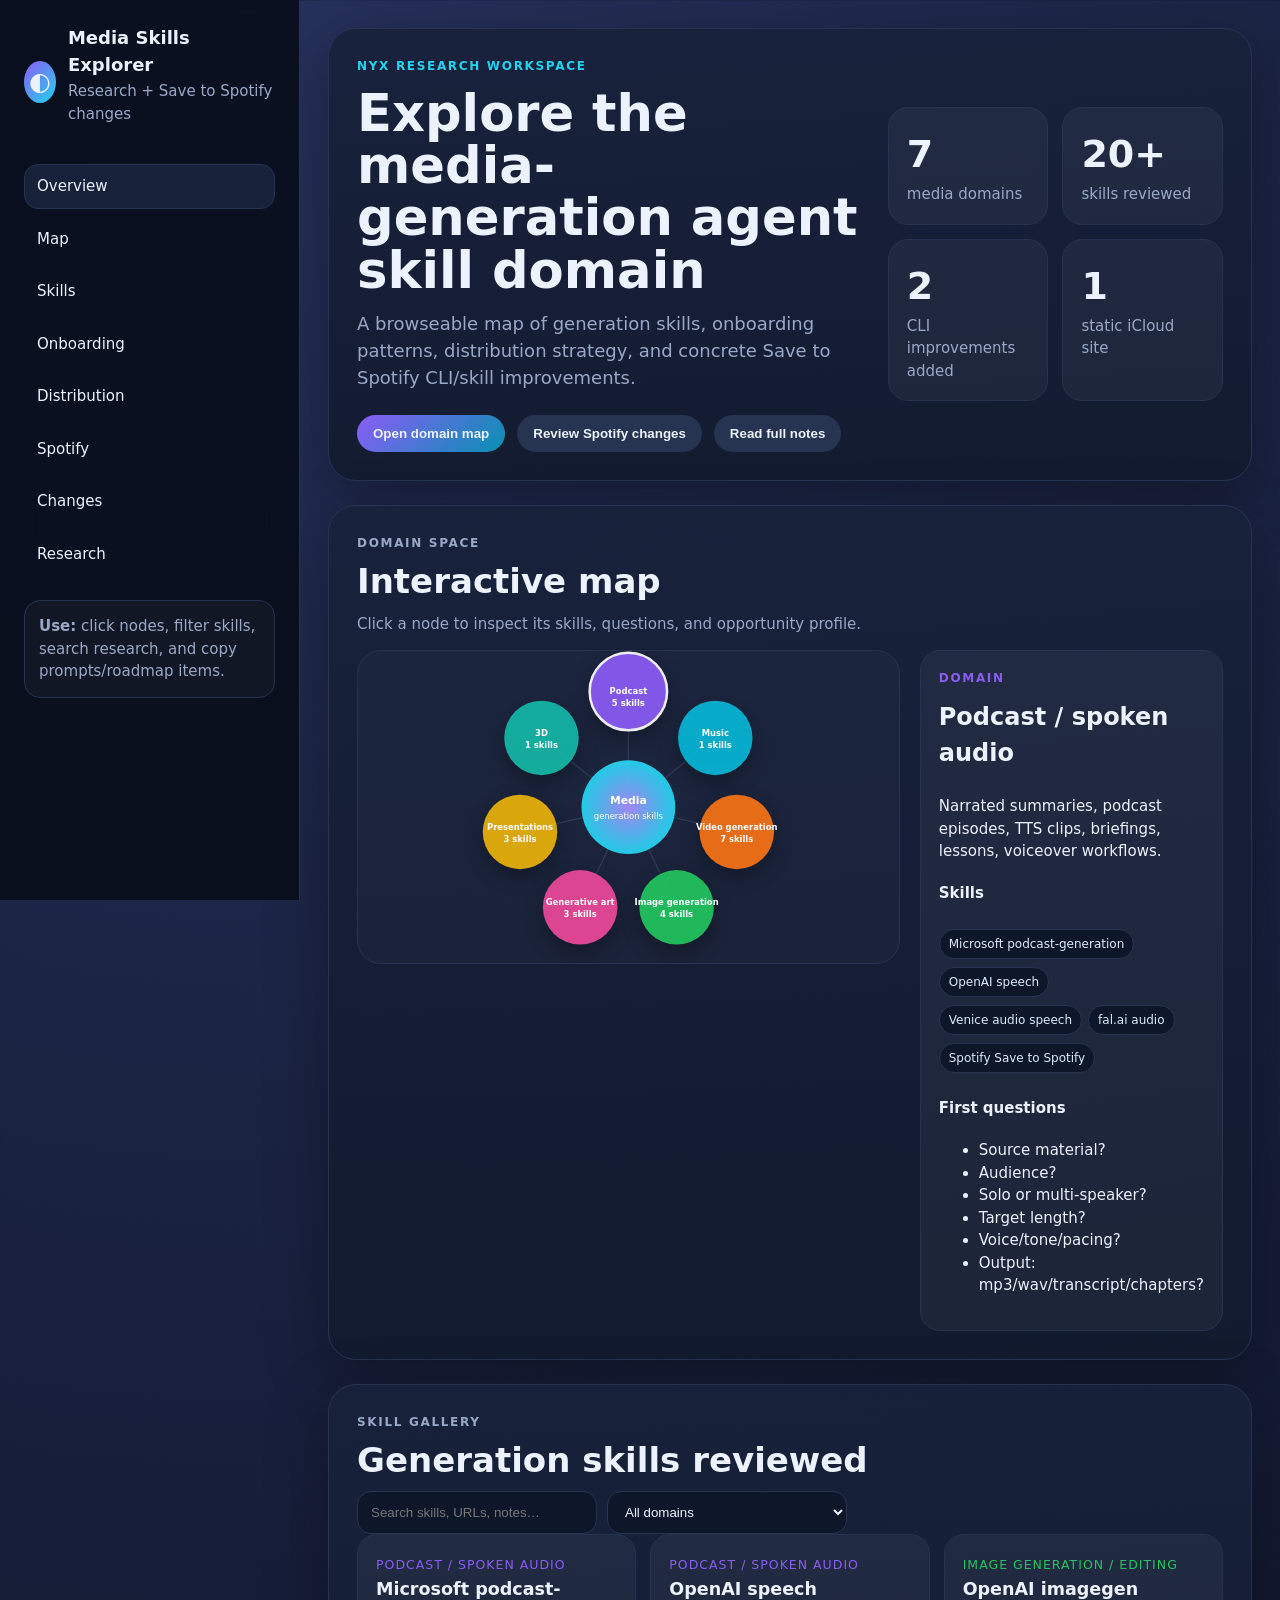
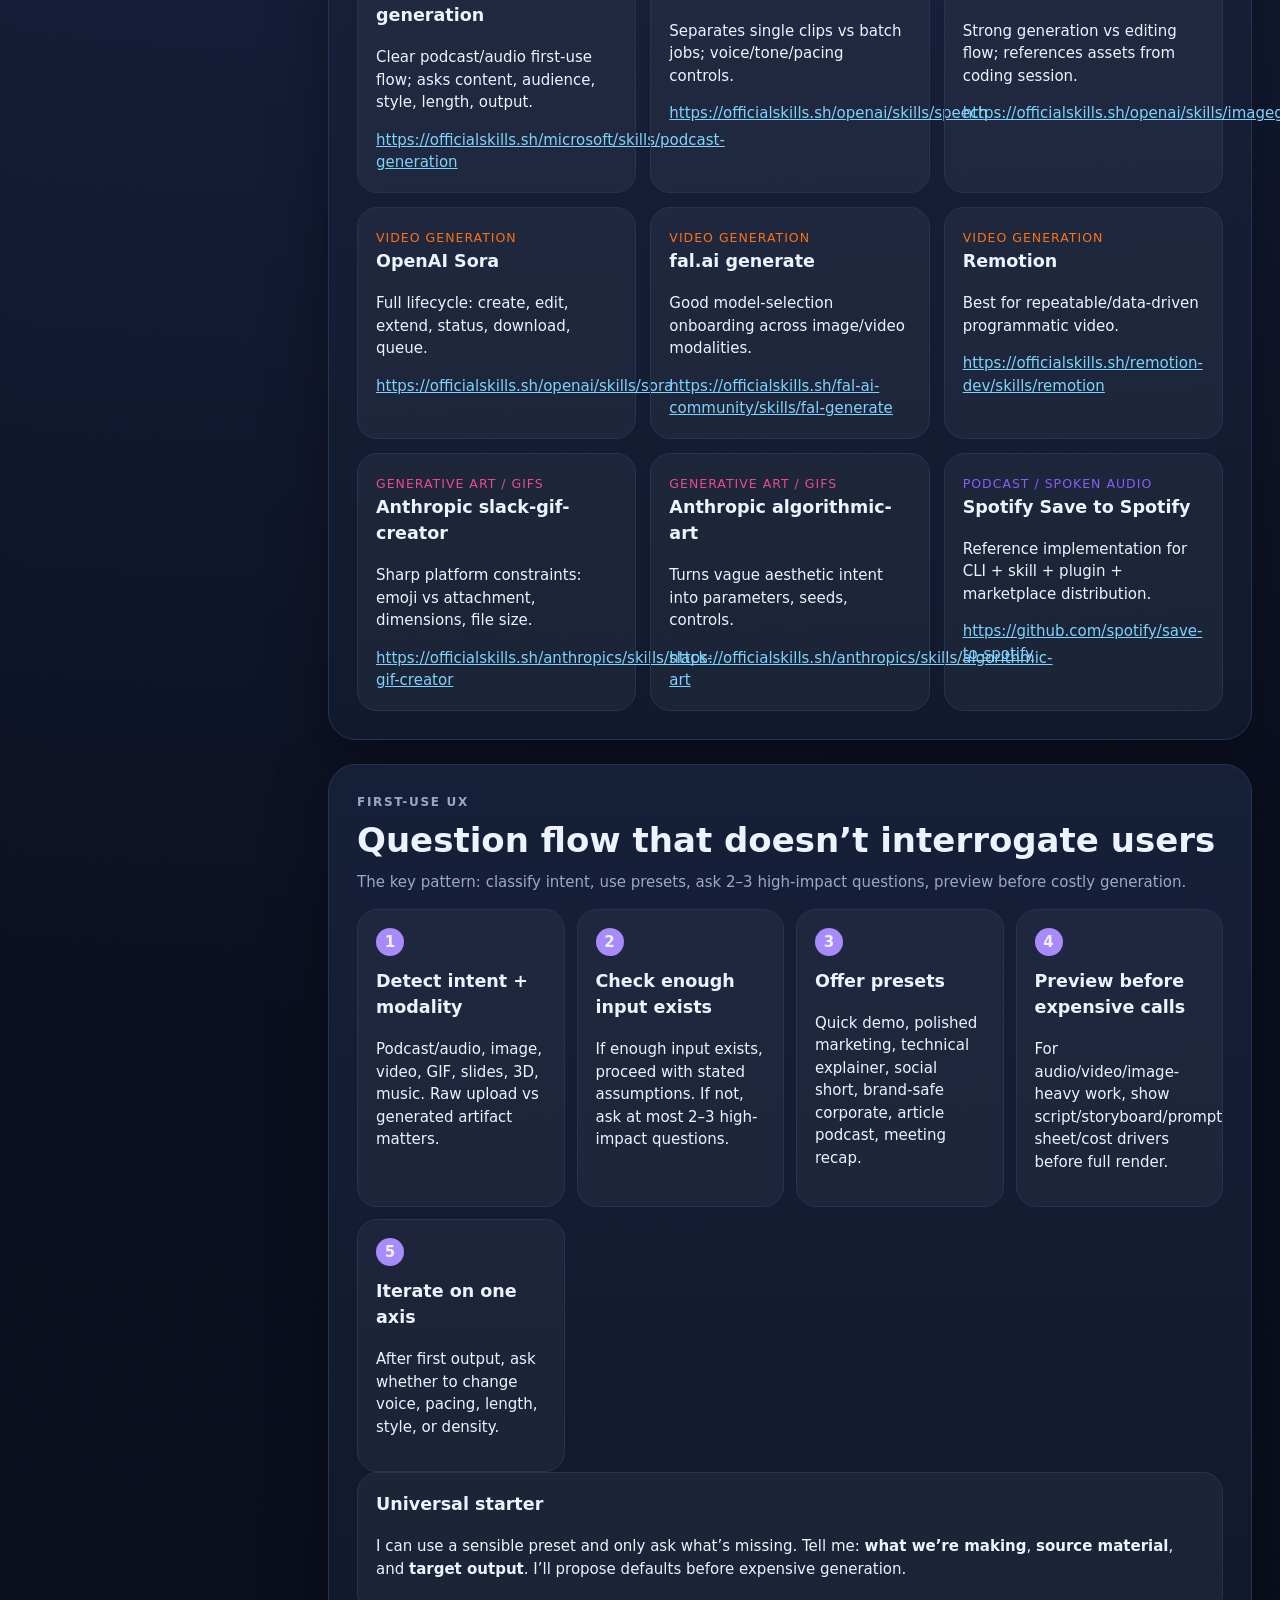
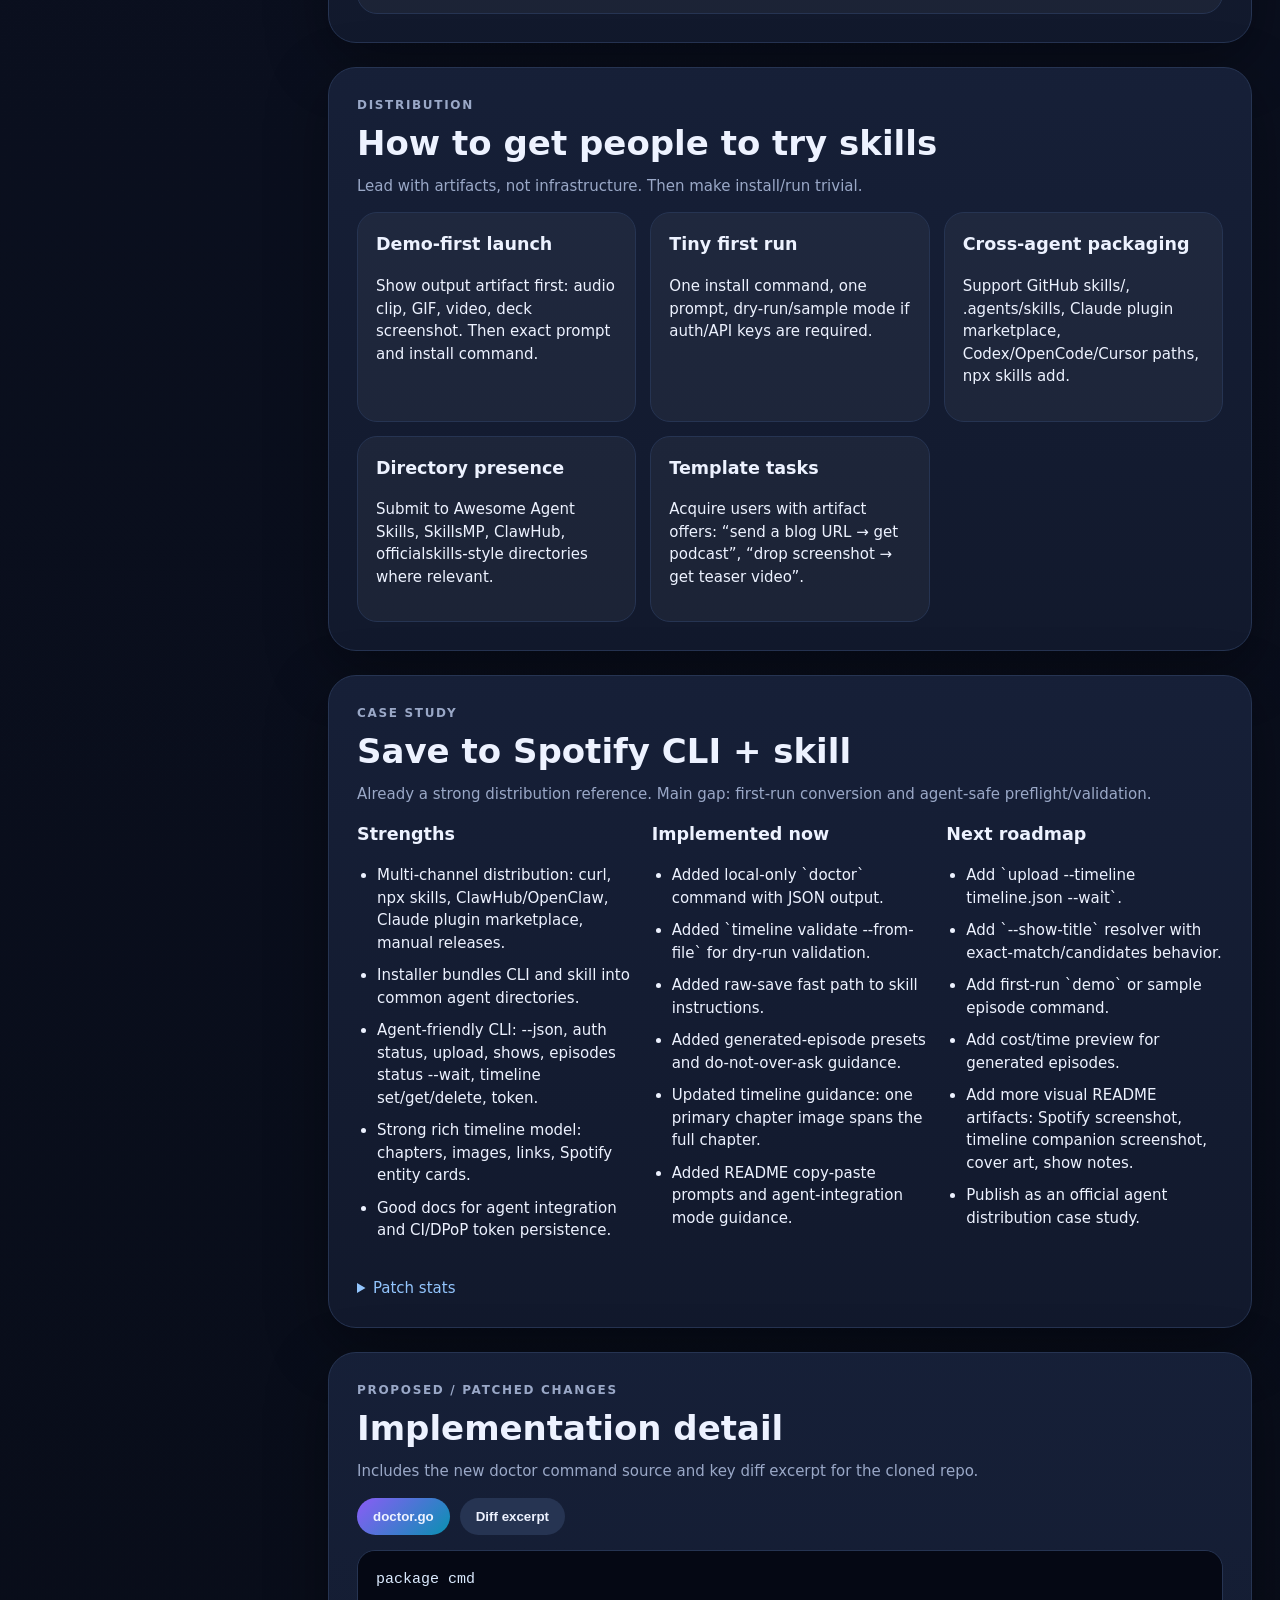
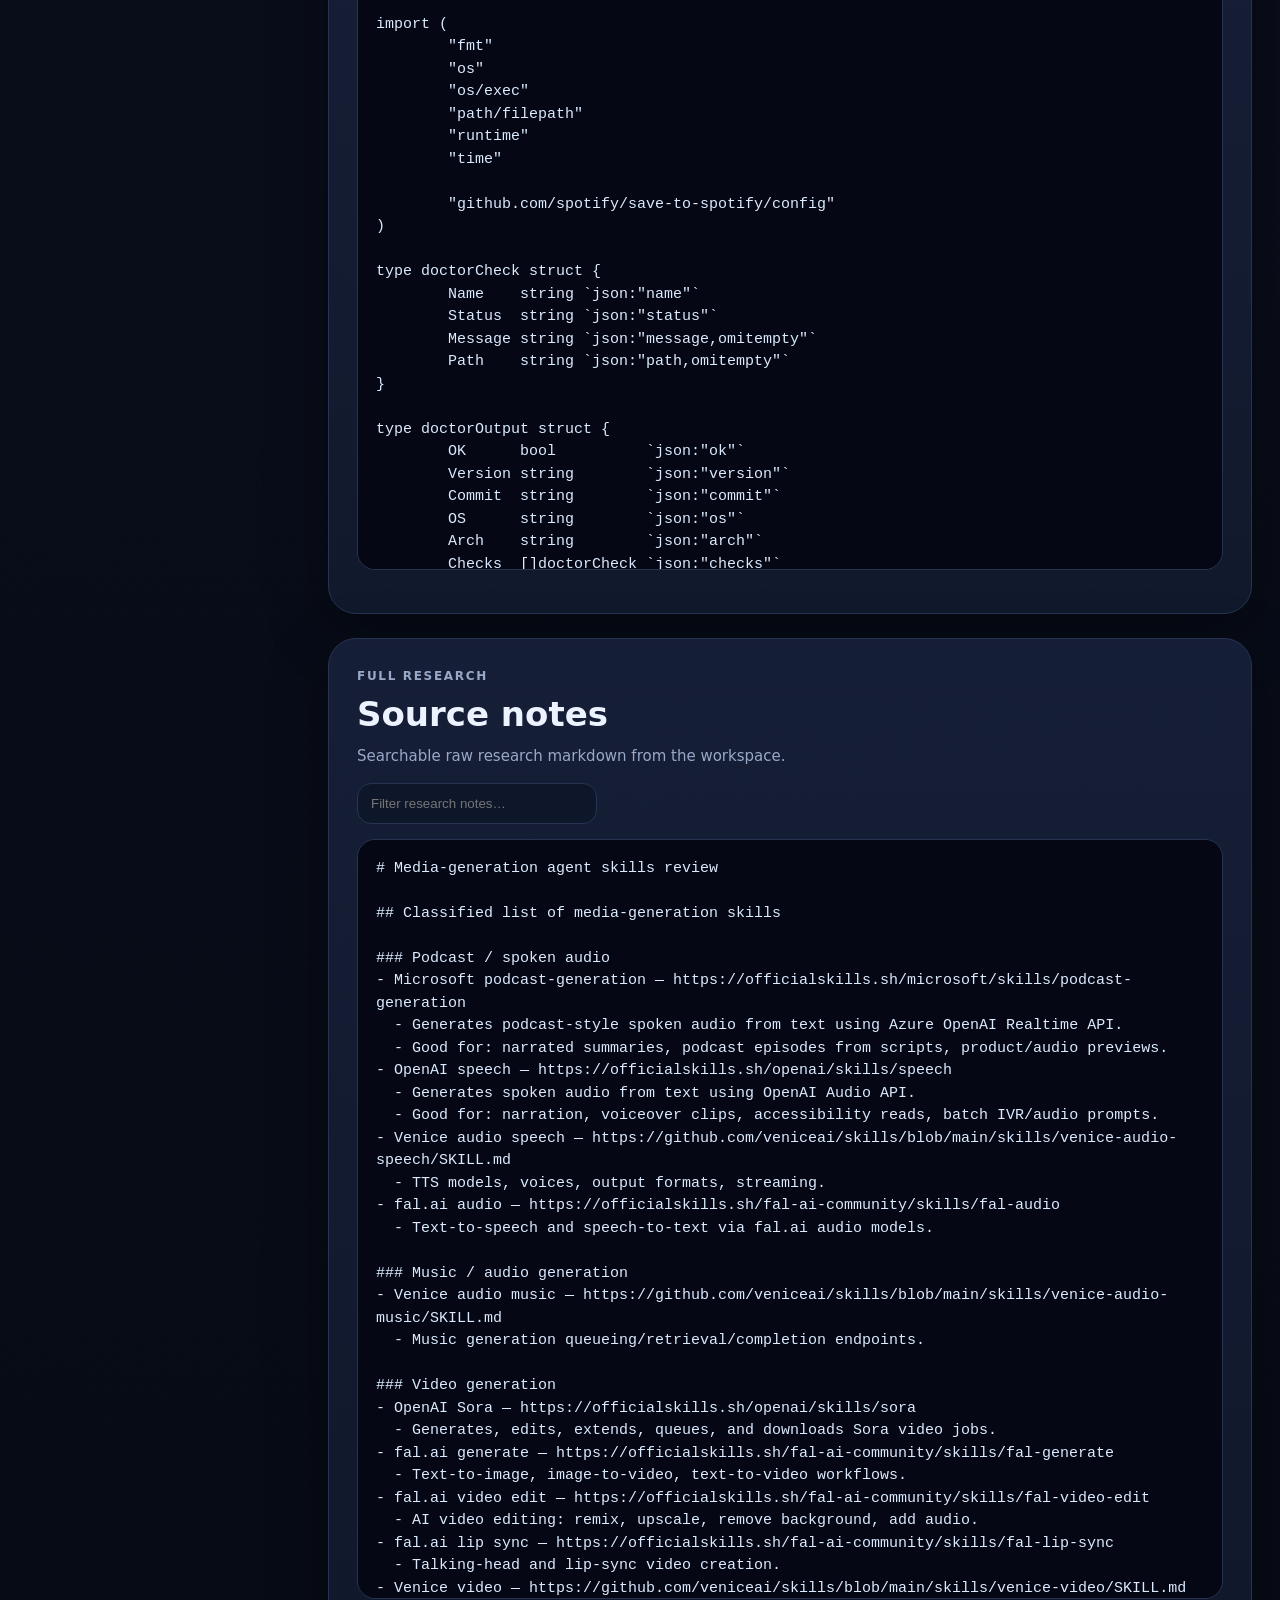
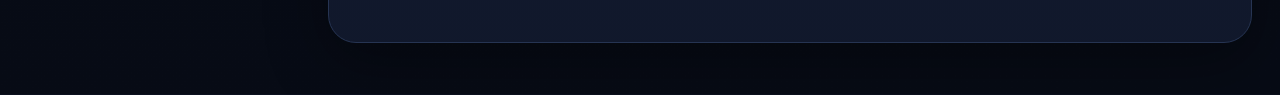
==== media-generation-skills-explorer/index.html @ 5eca6345 "Publish media generation skills explorer" ====
<!doctype html>
<html lang="en">
<head>
  <meta charset="utf-8" />
  <meta name="viewport" content="width=device-width, initial-scale=1" />
  <title>Media Generation Skills Explorer</title>
  <link rel="stylesheet" href="style.css" />
</head>
<body>
  <div class="shell">
    <aside class="sidebar">
      <div class="brand"><div class="moon">◐</div><div><h1>Media Skills Explorer</h1><p>Research + Save to Spotify changes</p></div></div>
      <nav id="nav"></nav>
      <div class="side-note"><strong>Use:</strong> click nodes, filter skills, search research, and copy prompts/roadmap items.</div>
    </aside>
    <main>
      <section id="hero" class="panel hero">
        <div><p class="eyebrow">Nyx research workspace</p><h2>Explore the media-generation agent skill domain</h2><p class="lede">A browseable map of generation skills, onboarding patterns, distribution strategy, and concrete Save to Spotify CLI/skill improvements.</p>
        <div class="hero-actions"><button data-jump="map">Open domain map</button><button data-jump="spotify">Review Spotify changes</button><button data-jump="research">Read full notes</button></div></div>
        <div class="stats"><div><b>7</b><span>media domains</span></div><div><b>20+</b><span>skills reviewed</span></div><div><b>2</b><span>CLI improvements added</span></div><div><b>1</b><span>static iCloud site</span></div></div>
      </section>
      <section id="map" class="panel"><div class="section-head"><p class="eyebrow">Domain space</p><h2>Interactive map</h2><p>Click a node to inspect its skills, questions, and opportunity profile.</p></div><div class="map-layout"><svg id="domainMap" viewBox="0 0 900 520" role="img" aria-label="Media generation domain map"></svg><div id="domainDetail" class="detail-card"></div></div></section>
      <section id="skills" class="panel"><div class="section-head"><p class="eyebrow">Skill gallery</p><h2>Generation skills reviewed</h2><div class="controls"><input id="search" placeholder="Search skills, URLs, notes…" /><select id="domainFilter"><option value="all">All domains</option></select></div></div><div id="skillGrid" class="grid"></div></section>
      <section id="onboarding" class="panel"><div class="section-head"><p class="eyebrow">First-use UX</p><h2>Question flow that doesn’t interrogate users</h2><p>The key pattern: classify intent, use presets, ask 2–3 high-impact questions, preview before costly generation.</p></div><div id="onboardingFlow" class="flow"></div><div class="prompt-box"><h3>Universal starter</h3><p>I can use a sensible preset and only ask what’s missing. Tell me: <strong>what we’re making</strong>, <strong>source material</strong>, and <strong>target output</strong>. I’ll propose defaults before expensive generation.</p></div></section>
      <section id="distribution" class="panel"><div class="section-head"><p class="eyebrow">Distribution</p><h2>How to get people to try skills</h2><p>Lead with artifacts, not infrastructure. Then make install/run trivial.</p></div><div id="distributionGrid" class="cards"></div></section>
      <section id="spotify" class="panel"><div class="section-head"><p class="eyebrow">Case study</p><h2>Save to Spotify CLI + skill</h2><p>Already a strong distribution reference. Main gap: first-run conversion and agent-safe preflight/validation.</p></div><div class="spotify-columns"><div><h3>Strengths</h3><ul id="spotifyStrengths"></ul></div><div><h3>Implemented now</h3><ul id="spotifyImplemented"></ul></div><div><h3>Next roadmap</h3><ul id="spotifyRoadmap"></ul></div></div><details class="code"><summary>Patch stats</summary><pre id="patchStats"></pre></details></section>
      <section id="changes" class="panel"><div class="section-head"><p class="eyebrow">Proposed / patched changes</p><h2>Implementation detail</h2><p>Includes the new doctor command source and key diff excerpt for the cloned repo.</p></div><div class="tabs"><button class="tab active" data-tab="doctor">doctor.go</button><button class="tab" data-tab="diff">Diff excerpt</button></div><pre id="codePane" class="code-pane"></pre></section>
      <section id="research" class="panel"><div class="section-head"><p class="eyebrow">Full research</p><h2>Source notes</h2><p>Searchable raw research markdown from the workspace.</p></div><input id="researchSearch" placeholder="Filter research notes…" /><pre id="researchText" class="research"></pre></section>
    </main>
  </div>
  <script src="data.js"></script>
  <script src="app.js"></script>
</body>
</html>
---- media-generation-skills-explorer/style.css ----
:root{--bg:#0b1020;--panel:#121a2e;--panel2:#17213a;--text:#edf2ff;--muted:#9aa8c7;--line:#263452;--accent:#a78bfa;--hot:#22d3ee;--good:#34d399;--warn:#fbbf24;--shadow:0 18px 60px rgba(0,0,0,.35)}
*{box-sizing:border-box}html{scroll-behavior:smooth}body{margin:0;background:radial-gradient(circle at 20% 0%,#26315c 0,#0b1020 40%,#070b15 100%);color:var(--text);font:15px/1.5 Inter,ui-sans-serif,system-ui,-apple-system,Segoe UI,sans-serif}.shell{display:grid;grid-template-columns:300px 1fr;min-height:100vh}.sidebar{position:sticky;top:0;height:100vh;padding:24px;background:rgba(8,12,24,.86);backdrop-filter:blur(18px);border-right:1px solid var(--line);overflow:auto}.brand{display:flex;gap:12px;align-items:center;margin-bottom:24px}.moon{width:42px;height:42px;border-radius:50%;display:grid;place-items:center;background:linear-gradient(135deg,#8b5cf6,#22d3ee);font-size:25px;box-shadow:var(--shadow)}h1,h2,h3,p{margin-top:0}h1{font-size:18px;margin-bottom:2px}.brand p,.section-head p,.side-note,.lede{color:var(--muted)}nav{display:grid;gap:8px}nav a{color:var(--text);text-decoration:none;padding:10px 12px;border:1px solid transparent;border-radius:14px}nav a:hover,nav a.active{background:var(--panel2);border-color:var(--line)}.side-note{margin-top:24px;padding:14px;border:1px solid var(--line);border-radius:16px;background:rgba(255,255,255,.03)}main{padding:28px;max-width:1280px;width:100%}.panel{background:linear-gradient(180deg,rgba(23,33,58,.92),rgba(18,26,46,.92));border:1px solid var(--line);border-radius:28px;padding:28px;margin-bottom:24px;box-shadow:var(--shadow)}.hero{display:grid;grid-template-columns:1.2fr .8fr;gap:28px;align-items:center;min-height:360px}.eyebrow{color:var(--hot);text-transform:uppercase;letter-spacing:.14em;font-size:12px;font-weight:800}.hero h2,.section-head h2{font-size:clamp(28px,4vw,54px);line-height:1.02;margin-bottom:14px}.section-head h2{font-size:34px}.lede{font-size:18px;max-width:720px}.hero-actions{display:flex;flex-wrap:wrap;gap:12px;margin-top:24px}button,.button{border:0;border-radius:999px;padding:11px 16px;background:#263452;color:var(--text);cursor:pointer;font-weight:750}button:hover{background:#33446d}.hero-actions button:first-child,.tab.active{background:linear-gradient(135deg,#8b5cf6,#0891b2)}.stats{display:grid;grid-template-columns:1fr 1fr;gap:14px}.stats div,.detail-card,.skill-card,.mini-card,.prompt-box{background:rgba(255,255,255,.045);border:1px solid var(--line);border-radius:20px;padding:18px}.stats b{display:block;font-size:38px}.stats span{color:var(--muted)}.map-layout{display:grid;grid-template-columns:1.3fr .7fr;gap:20px}svg{width:100%;height:auto;background:rgba(255,255,255,.025);border:1px solid var(--line);border-radius:24px}.node{cursor:pointer}.node circle{filter:drop-shadow(0 12px 18px rgba(0,0,0,.35));transition:.2s}.node:hover circle,.node.active circle{stroke:#fff;stroke-width:4;transform:scale(1.04);transform-origin:center}.node text{fill:#fff;font-size:14px;font-weight:800;text-anchor:middle;pointer-events:none}.link{stroke:#445273;stroke-width:2;opacity:.55}.detail-card h3{font-size:24px}.pill{display:inline-flex;align-items:center;margin:4px 6px 4px 0;padding:5px 9px;border:1px solid var(--line);border-radius:999px;color:#dbeafe;background:#0e172a;font-size:12px}.controls{display:flex;gap:10px;flex-wrap:wrap}input,select{background:#0e172a;color:var(--text);border:1px solid var(--line);border-radius:14px;padding:12px 13px;min-width:240px}.grid{display:grid;grid-template-columns:repeat(auto-fill,minmax(260px,1fr));gap:14px}.skill-card a{color:#7dd3fc}.skill-card small{color:var(--muted);text-transform:uppercase;letter-spacing:.08em}.flow{display:grid;grid-template-columns:repeat(auto-fit,minmax(190px,1fr));gap:12px;counter-reset:step}.flow .mini-card{position:relative}.flow .mini-card:before{counter-increment:step;content:counter(step);display:inline-grid;place-items:center;width:28px;height:28px;border-radius:50%;background:var(--accent);font-weight:900;margin-bottom:12px}.cards{display:grid;grid-template-columns:repeat(auto-fit,minmax(220px,1fr));gap:14px}.spotify-columns{display:grid;grid-template-columns:repeat(3,1fr);gap:18px}.spotify-columns ul{padding-left:20px}.spotify-columns li{margin-bottom:10px}.code{margin-top:20px}.code summary{cursor:pointer;color:#93c5fd}.code pre,.code-pane,.research{white-space:pre-wrap;overflow:auto;max-height:620px;background:#050814;border:1px solid var(--line);border-radius:18px;padding:18px;color:#dbeafe}.tabs{display:flex;gap:10px;margin-bottom:12px}.research{max-height:760px}.highlight{background:rgba(251,191,36,.18);border-radius:4px}.hidden{display:none!important}@media(max-width:900px){.shell{grid-template-columns:1fr}.sidebar{position:relative;height:auto}.hero,.map-layout,.spotify-columns{grid-template-columns:1fr}main{padding:16px}.stats{grid-template-columns:1fr 1fr}}
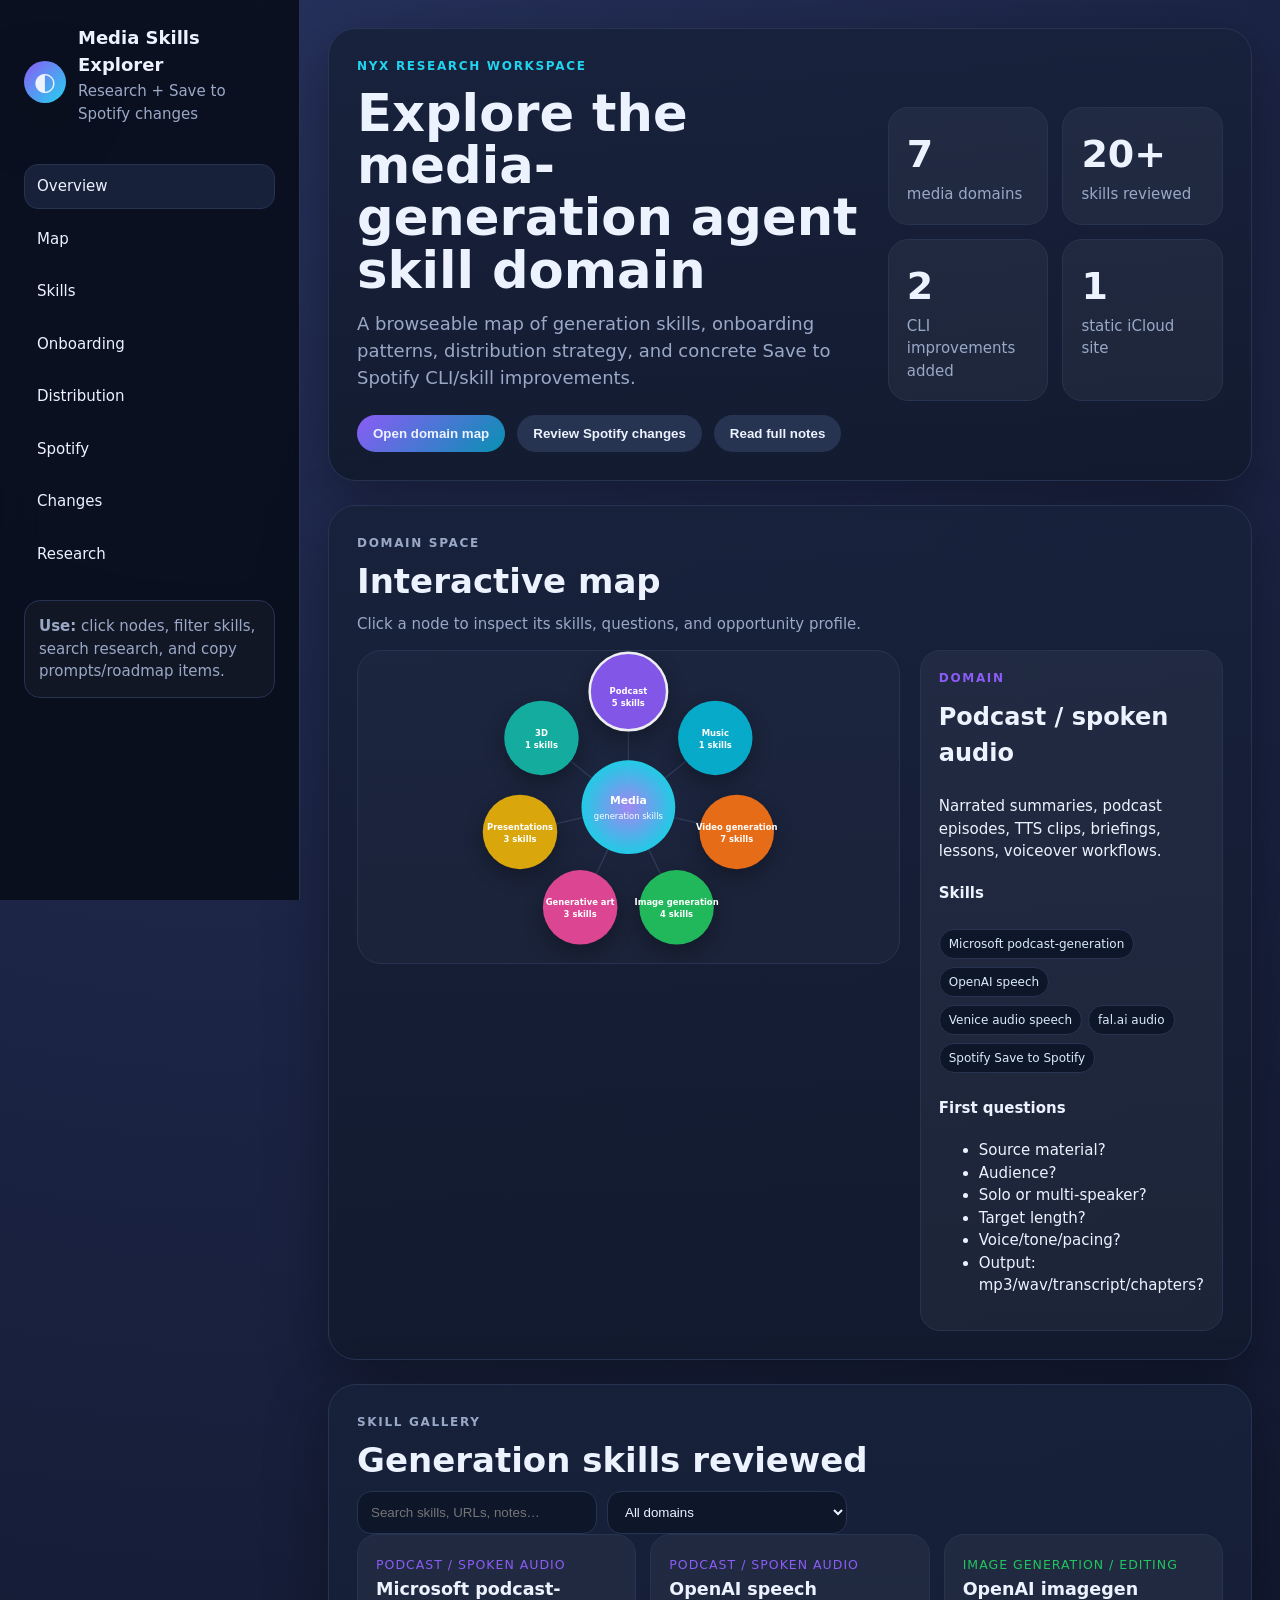
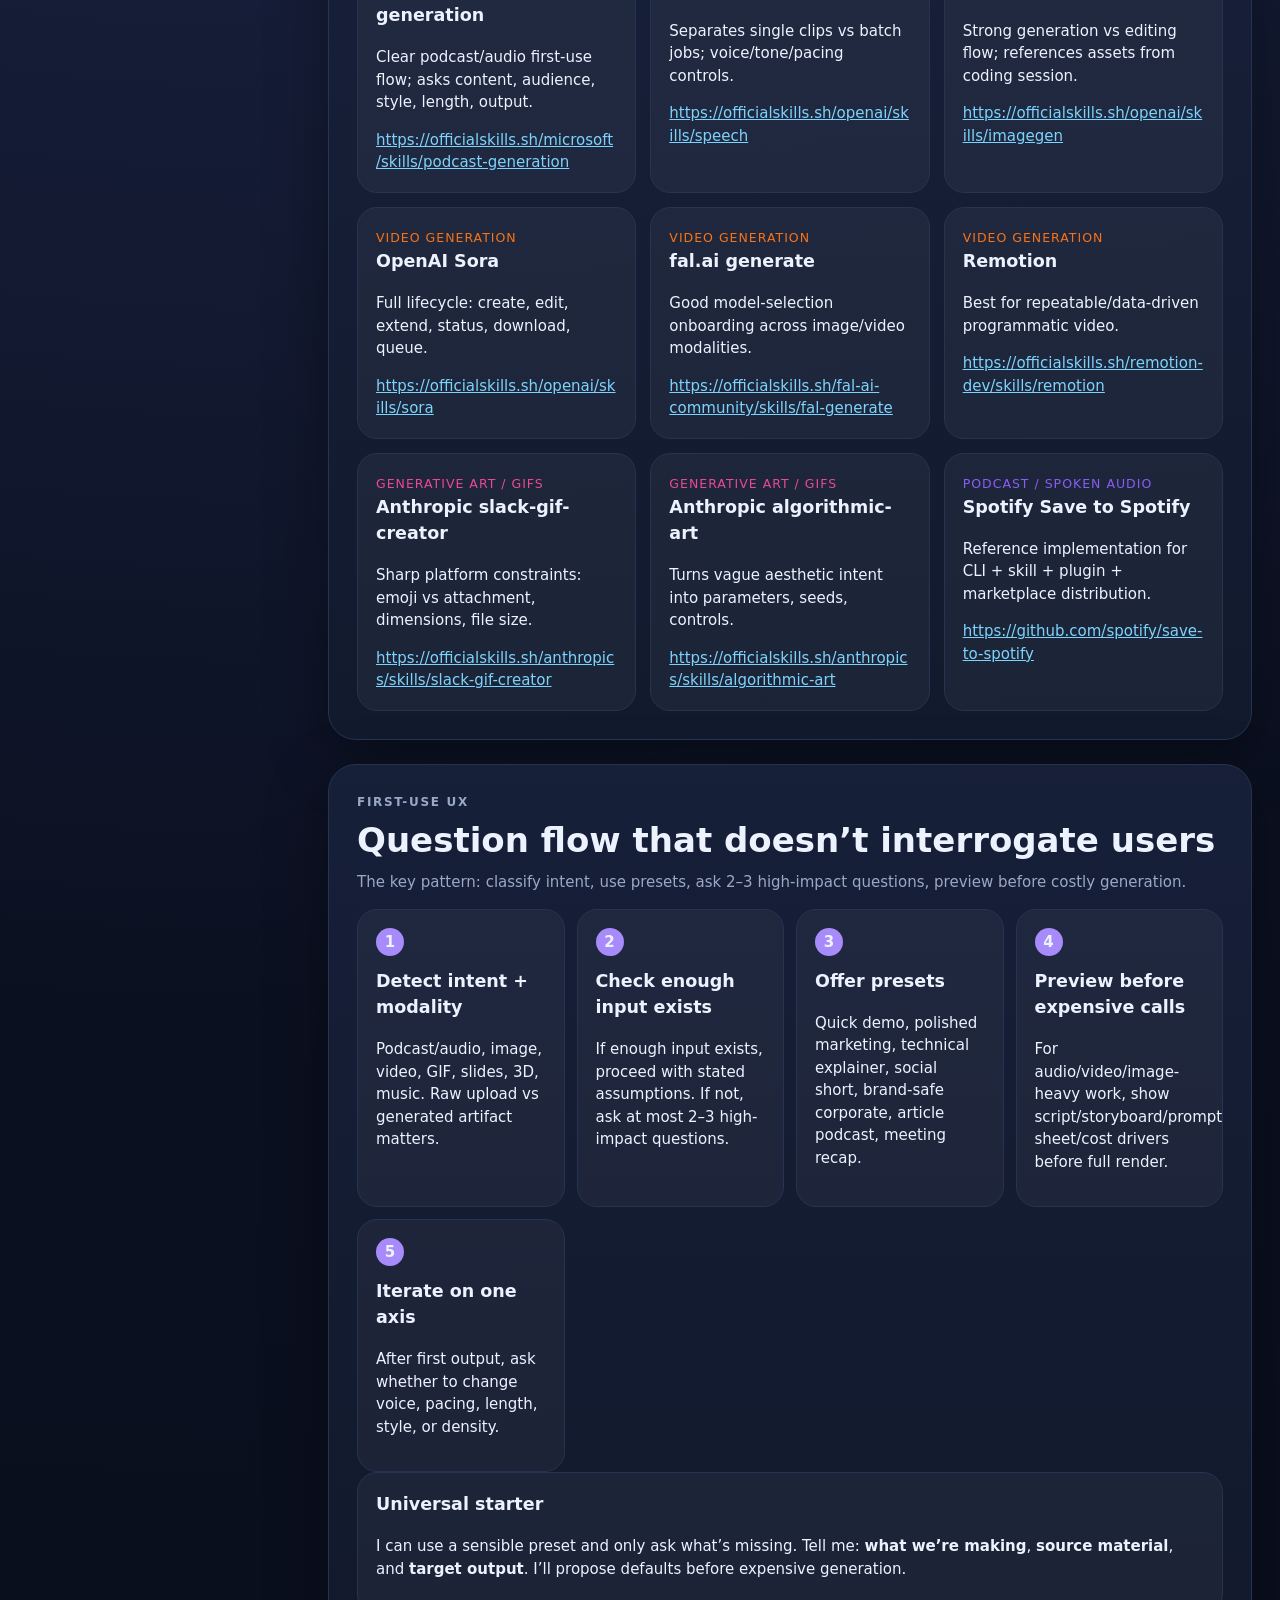
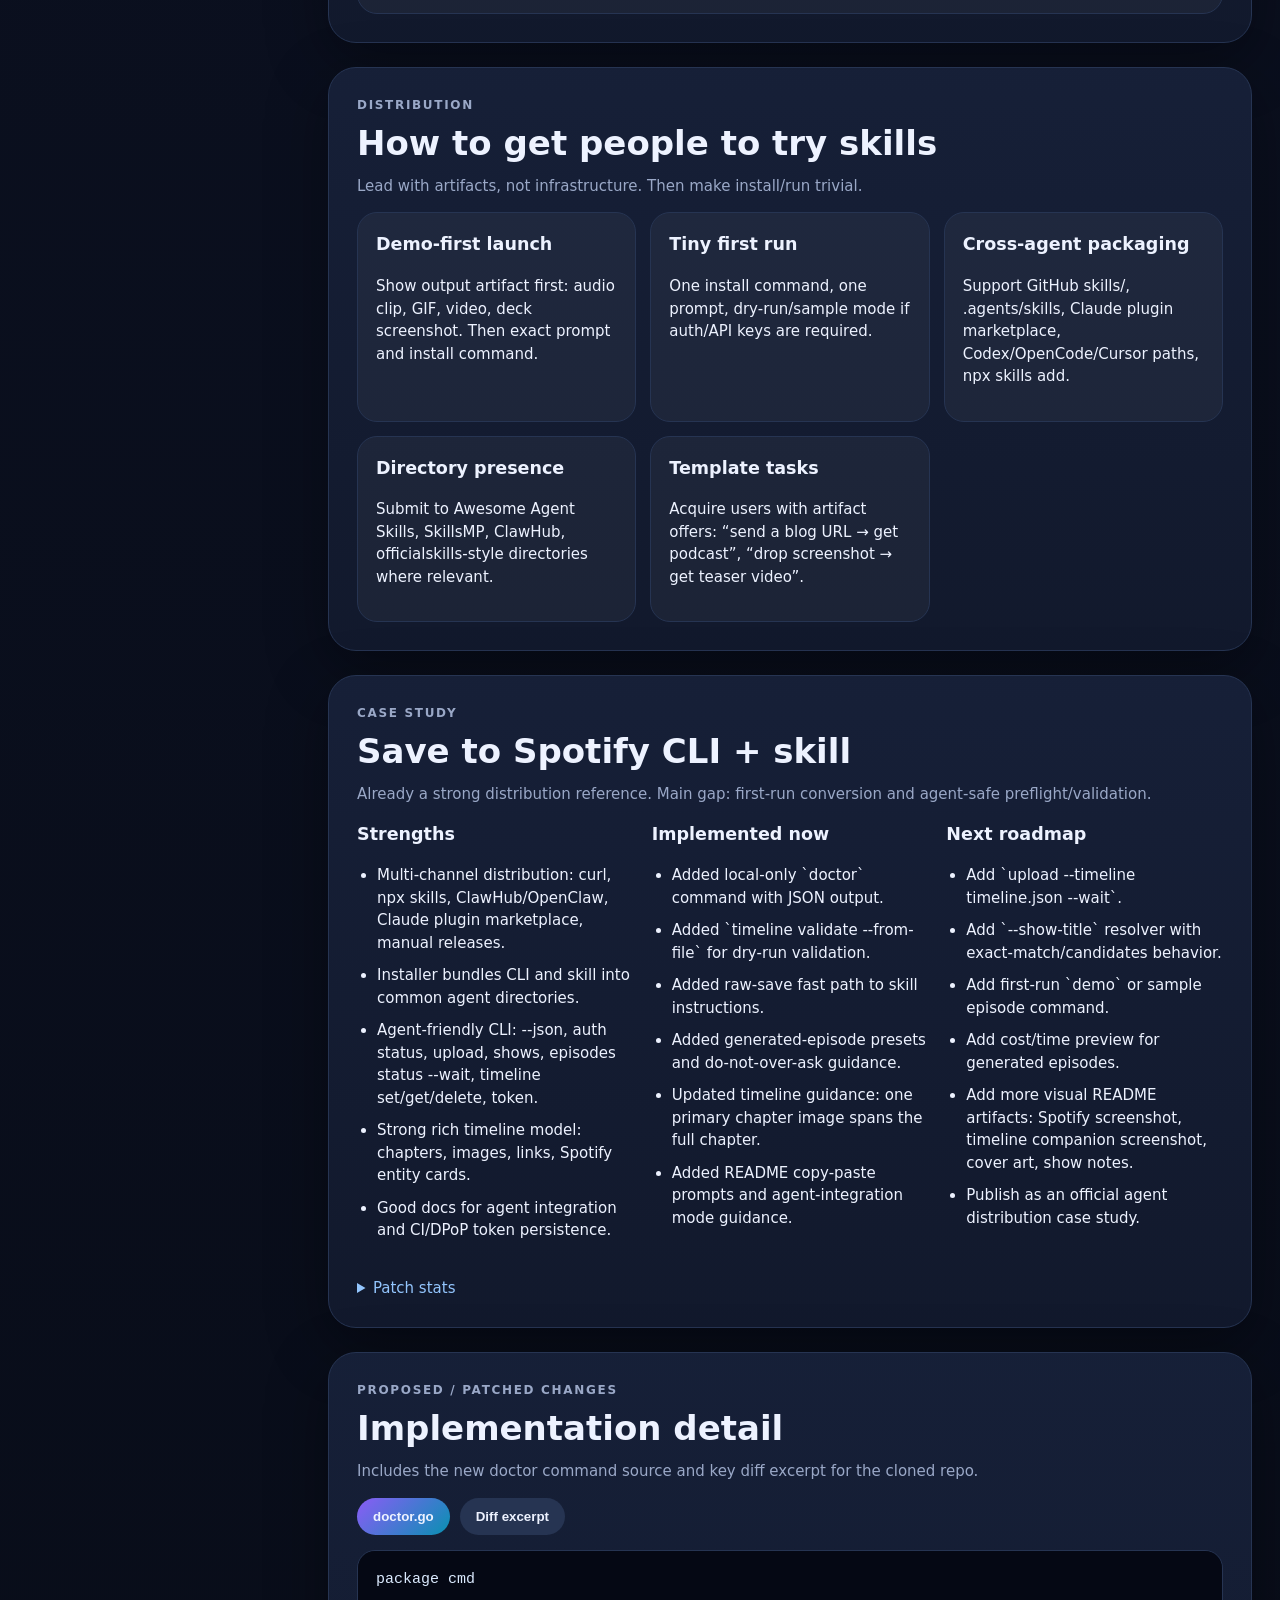
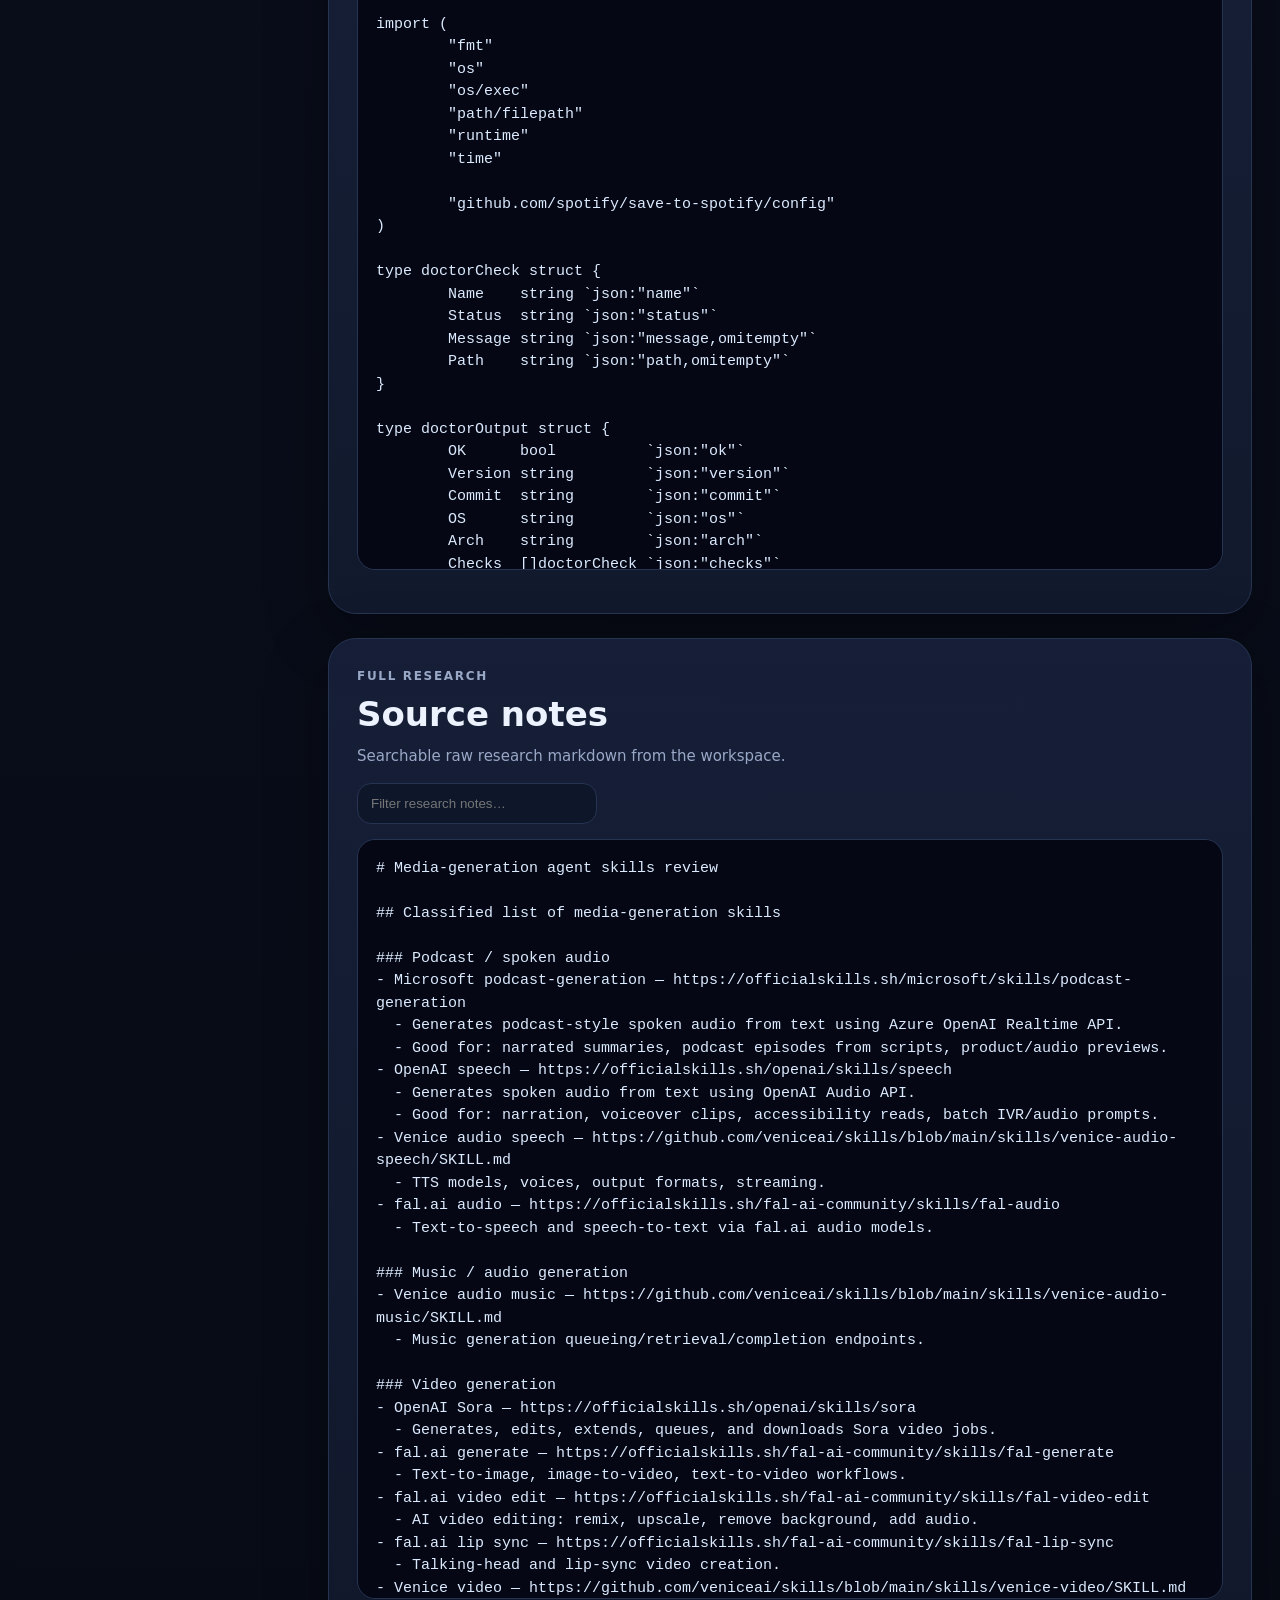
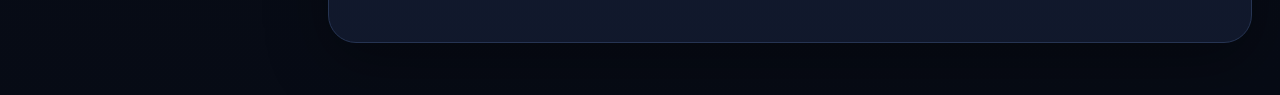
==== commit bf7d7fe1: "Polish media explorer mobile experience" ====
--- a/media-generation-skills-explorer/index.html
+++ b/media-generation-skills-explorer/index.html
@@ -4,7 +4,7 @@
   <meta charset="utf-8" />
   <meta name="viewport" content="width=device-width, initial-scale=1" />
   <title>Media Generation Skills Explorer</title>
-  <link rel="stylesheet" href="style.css" />
+  <link rel="stylesheet" href="style.css?v=3" />
 </head>
 <body>
   <div class="shell">
--- a/media-generation-skills-explorer/style.css
+++ b/media-generation-skills-explorer/style.css
@@ -1,3 +1,44 @@
+:root{
+  --bg:#0b1020;--panel:#121a2e;--panel2:#17213a;--text:#edf2ff;--muted:#9aa8c7;--line:#263452;
+  --accent:#a78bfa;--hot:#22d3ee;--good:#34d399;--warn:#fbbf24;--shadow:0 18px 60px rgba(0,0,0,.35)
+}
+*{box-sizing:border-box}
+html{scroll-behavior:smooth;-webkit-text-size-adjust:100%}
+body{margin:0;background:radial-gradient(circle at 20% 0%,#26315c 0,#0b1020 40%,#070b15 100%);color:var(--text);font:15px/1.5 Inter,ui-sans-serif,system-ui,-apple-system,Segoe UI,sans-serif;overflow-x:hidden}
+.shell{display:grid;grid-template-columns:300px 1fr;min-height:100vh}
+.sidebar{position:sticky;top:0;height:100vh;padding:24px;background:rgba(8,12,24,.86);backdrop-filter:blur(18px);border-right:1px solid var(--line);overflow:auto}
+.brand{display:flex;gap:12px;align-items:center;margin-bottom:24px}.moon{width:42px;height:42px;border-radius:50%;display:grid;place-items:center;flex:0 0 auto;background:linear-gradient(135deg,#8b5cf6,#22d3ee);font-size:25px;box-shadow:var(--shadow)}
+h1,h2,h3,p{margin-top:0}h1{font-size:18px;margin-bottom:2px}.brand p,.section-head p,.side-note,.lede{color:var(--muted)}
+nav{display:grid;gap:8px}nav a{color:var(--text);text-decoration:none;padding:10px 12px;border:1px solid transparent;border-radius:14px}nav a:hover,nav a.active{background:var(--panel2);border-color:var(--line)}
+.side-note{margin-top:24px;padding:14px;border:1px solid var(--line);border-radius:16px;background:rgba(255,255,255,.03)}
+main{padding:28px;max-width:1280px;width:100%}.panel{background:linear-gradient(180deg,rgba(23,33,58,.92),rgba(18,26,46,.92));border:1px solid var(--line);border-radius:28px;padding:28px;margin-bottom:24px;box-shadow:var(--shadow)}
+.hero{display:grid;grid-template-columns:1.2fr .8fr;gap:28px;align-items:center;min-height:360px}.eyebrow{color:var(--hot);text-transform:uppercase;letter-spacing:.14em;font-size:12px;font-weight:800}.hero h2,.section-head h2{font-size:clamp(28px,4vw,54px);line-height:1.02;margin-bottom:14px}.section-head h2{font-size:34px}.lede{font-size:18px;max-width:720px}
+.hero-actions{display:flex;flex-wrap:wrap;gap:12px;margin-top:24px}button,.button{border:0;border-radius:999px;padding:11px 16px;background:#263452;color:var(--text);cursor:pointer;font-weight:750;touch-action:manipulation}button:hover{background:#33446d}.hero-actions button:first-child,.tab.active{background:linear-gradient(135deg,#8b5cf6,#0891b2)}
+.stats{display:grid;grid-template-columns:1fr 1fr;gap:14px}.stats div,.detail-card,.skill-card,.mini-card,.prompt-box{background:rgba(255,255,255,.045);border:1px solid var(--line);border-radius:20px;padding:18px}.stats b{display:block;font-size:38px}.stats span{color:var(--muted)}
+.map-layout{display:grid;grid-template-columns:1.3fr .7fr;gap:20px}svg{width:100%;height:auto;background:rgba(255,255,255,.025);border:1px solid var(--line);border-radius:24px}.node{cursor:pointer}.node circle{filter:drop-shadow(0 12px 18px rgba(0,0,0,.35));transition:.2s}.node:hover circle,.node.active circle{stroke:#fff;stroke-width:4;transform:scale(1.04);transform-origin:center}.node text{fill:#fff;font-size:14px;font-weight:800;text-anchor:middle;pointer-events:none}.link{stroke:#445273;stroke-width:2;opacity:.55}.detail-card h3{font-size:24px}.pill{display:inline-flex;align-items:center;margin:4px 6px 4px 0;padding:5px 9px;border:1px solid var(--line);border-radius:999px;color:#dbeafe;background:#0e172a;font-size:12px}
+.controls{display:flex;gap:10px;flex-wrap:wrap}input,select{background:#0e172a;color:var(--text);border:1px solid var(--line);border-radius:14px;padding:12px 13px;min-width:240px;max-width:100%}.grid{display:grid;grid-template-columns:repeat(auto-fill,minmax(min(260px,100%),1fr));gap:14px}.skill-card{min-width:0}.skill-card a{color:#7dd3fc;overflow-wrap:anywhere}.skill-card small{color:var(--muted);text-transform:uppercase;letter-spacing:.08em}
+.flow{display:grid;grid-template-columns:repeat(auto-fit,minmax(190px,1fr));gap:12px;counter-reset:step}.flow .mini-card{position:relative}.flow .mini-card:before{counter-increment:step;content:counter(step);display:inline-grid;place-items:center;width:28px;height:28px;border-radius:50%;background:var(--accent);font-weight:900;margin-bottom:12px}.cards{display:grid;grid-template-columns:repeat(auto-fit,minmax(220px,1fr));gap:14px}.spotify-columns{display:grid;grid-template-columns:repeat(3,1fr);gap:18px}.spotify-columns ul{padding-left:20px}.spotify-columns li{margin-bottom:10px}
+.code{margin-top:20px}.code summary{cursor:pointer;color:#93c5fd}.code pre,.code-pane,.research{white-space:pre-wrap;overflow:auto;max-height:620px;background:#050814;border:1px solid var(--line);border-radius:18px;padding:18px;color:#dbeafe}.tabs{display:flex;gap:10px;margin-bottom:12px}.research{max-height:760px}.highlight{background:rgba(251,191,36,.18);border-radius:4px}.hidden{display:none!important}
 
-:root{--bg:#0b1020;--panel:#121a2e;--panel2:#17213a;--text:#edf2ff;--muted:#9aa8c7;--line:#263452;--accent:#a78bfa;--hot:#22d3ee;--good:#34d399;--warn:#fbbf24;--shadow:0 18px 60px rgba(0,0,0,.35)}
-*{box-sizing:border-box}html{scroll-behavior:smooth}body{margin:0;background:radial-gradient(circle at 20% 0%,#26315c 0,#0b1020 40%,#070b15 100%);color:var(--text);font:15px/1.5 Inter,ui-sans-serif,system-ui,-apple-system,Segoe UI,sans-serif}.shell{display:grid;grid-template-columns:300px 1fr;min-height:100vh}.sidebar{position:sticky;top:0;height:100vh;padding:24px;background:rgba(8,12,24,.86);backdrop-filter:blur(18px);border-right:1px solid var(--line);overflow:auto}.brand{display:flex;gap:12px;align-items:center;margin-bottom:24px}.moon{width:42px;height:42px;border-radius:50%;display:grid;place-items:center;background:linear-gradient(135deg,#8b5cf6,#22d3ee);font-size:25px;box-shadow:var(--shadow)}h1,h2,h3,p{margin-top:0}h1{font-size:18px;margin-bottom:2px}.brand p,.section-head p,.side-note,.lede{color:var(--muted)}nav{display:grid;gap:8px}nav a{color:var(--text);text-decoration:none;padding:10px 12px;border:1px solid transparent;border-radius:14px}nav a:hover,nav a.active{background:var(--panel2);border-color:var(--line)}.side-note{margin-top:24px;padding:14px;border:1px solid var(--line);border-radius:16px;background:rgba(255,255,255,.03)}main{padding:28px;max-width:1280px;width:100%}.panel{background:linear-gradient(180deg,rgba(23,33,58,.92),rgba(18,26,46,.92));border:1px solid var(--line);border-radius:28px;padding:28px;margin-bottom:24px;box-shadow:var(--shadow)}.hero{display:grid;grid-template-columns:1.2fr .8fr;gap:28px;align-items:center;min-height:360px}.eyebrow{color:var(--hot);text-transform:uppercase;letter-spacing:.14em;font-size:12px;font-weight:800}.hero h2,.section-head h2{font-size:clamp(28px,4vw,54px);line-height:1.02;margin-bottom:14px}.section-head h2{font-size:34px}.lede{font-size:18px;max-width:720px}.hero-actions{display:flex;flex-wrap:wrap;gap:12px;margin-top:24px}button,.button{border:0;border-radius:999px;padding:11px 16px;background:#263452;color:var(--text);cursor:pointer;font-weight:750}button:hover{background:#33446d}.hero-actions button:first-child,.tab.active{background:linear-gradient(135deg,#8b5cf6,#0891b2)}.stats{display:grid;grid-template-columns:1fr 1fr;gap:14px}.stats div,.detail-card,.skill-card,.mini-card,.prompt-box{background:rgba(255,255,255,.045);border:1px solid var(--line);border-radius:20px;padding:18px}.stats b{display:block;font-size:38px}.stats span{color:var(--muted)}.map-layout{display:grid;grid-template-columns:1.3fr .7fr;gap:20px}svg{width:100%;height:auto;background:rgba(255,255,255,.025);border:1px solid var(--line);border-radius:24px}.node{cursor:pointer}.node circle{filter:drop-shadow(0 12px 18px rgba(0,0,0,.35));transition:.2s}.node:hover circle,.node.active circle{stroke:#fff;stroke-width:4;transform:scale(1.04);transform-origin:center}.node text{fill:#fff;font-size:14px;font-weight:800;text-anchor:middle;pointer-events:none}.link{stroke:#445273;stroke-width:2;opacity:.55}.detail-card h3{font-size:24px}.pill{display:inline-flex;align-items:center;margin:4px 6px 4px 0;padding:5px 9px;border:1px solid var(--line);border-radius:999px;color:#dbeafe;background:#0e172a;font-size:12px}.controls{display:flex;gap:10px;flex-wrap:wrap}input,select{background:#0e172a;color:var(--text);border:1px solid var(--line);border-radius:14px;padding:12px 13px;min-width:240px}.grid{display:grid;grid-template-columns:repeat(auto-fill,minmax(260px,1fr));gap:14px}.skill-card a{color:#7dd3fc}.skill-card small{color:var(--muted);text-transform:uppercase;letter-spacing:.08em}.flow{display:grid;grid-template-columns:repeat(auto-fit,minmax(190px,1fr));gap:12px;counter-reset:step}.flow .mini-card{position:relative}.flow .mini-card:before{counter-increment:step;content:counter(step);display:inline-grid;place-items:center;width:28px;height:28px;border-radius:50%;background:var(--accent);font-weight:900;margin-bottom:12px}.cards{display:grid;grid-template-columns:repeat(auto-fit,minmax(220px,1fr));gap:14px}.spotify-columns{display:grid;grid-template-columns:repeat(3,1fr);gap:18px}.spotify-columns ul{padding-left:20px}.spotify-columns li{margin-bottom:10px}.code{margin-top:20px}.code summary{cursor:pointer;color:#93c5fd}.code pre,.code-pane,.research{white-space:pre-wrap;overflow:auto;max-height:620px;background:#050814;border:1px solid var(--line);border-radius:18px;padding:18px;color:#dbeafe}.tabs{display:flex;gap:10px;margin-bottom:12px}.research{max-height:760px}.highlight{background:rgba(251,191,36,.18);border-radius:4px}.hidden{display:none!important}@media(max-width:900px){.shell{grid-template-columns:1fr}.sidebar{position:relative;height:auto}.hero,.map-layout,.spotify-columns{grid-template-columns:1fr}main{padding:16px}.stats{grid-template-columns:1fr 1fr}}
+@media(max-width:900px){
+  .shell{display:block;min-height:0}
+  .sidebar{position:sticky;top:0;z-index:20;height:auto;padding:12px 14px;background:rgba(8,12,24,.94);border-right:0;border-bottom:1px solid rgba(255,255,255,.1);box-shadow:0 10px 30px rgba(0,0,0,.28)}
+  .brand{margin-bottom:10px}.brand p,.side-note{display:none}.moon{width:34px;height:34px;font-size:20px}h1{font-size:16px;margin:0}
+  nav{display:flex;gap:8px;overflow-x:auto;padding:2px 0 4px;scrollbar-width:none;mask-image:linear-gradient(90deg,#000 88%,transparent)}nav::-webkit-scrollbar{display:none}nav a{white-space:nowrap;flex:0 0 auto;padding:8px 11px;border-radius:999px;background:rgba(255,255,255,.035);font-size:13px}
+  main{padding:14px;max-width:none}.panel{border-radius:22px;padding:20px;margin-bottom:14px}.hero,.map-layout,.spotify-columns{grid-template-columns:1fr}.hero{min-height:0;gap:18px}.section-head h2{font-size:30px}.lede{font-size:16px}.map-layout{gap:14px}
+}
+@media(max-width:640px){
+  body{font-size:14px;background:linear-gradient(180deg,#121b37 0,#070b15 280px,#070b15 100%)}
+  main{padding:10px}.panel{padding:16px;border-radius:20px;background:rgba(18,26,46,.92);box-shadow:0 10px 34px rgba(0,0,0,.26)}
+  .hero{background:linear-gradient(160deg,rgba(139,92,246,.24),rgba(34,211,238,.08) 45%,rgba(18,26,46,.94));border-color:rgba(167,139,250,.35)}
+  .hero h2,.section-head h2{font-size:clamp(25px,8.4vw,34px);line-height:1.08;letter-spacing:-.035em}.eyebrow{font-size:10px;letter-spacing:.12em}.lede{font-size:15px;line-height:1.45}
+  .hero-actions{display:grid;grid-template-columns:1fr;gap:9px;margin-top:16px}.hero-actions button{width:100%;min-height:44px}
+  .stats{grid-template-columns:repeat(2,minmax(0,1fr));gap:9px}.stats div{padding:12px;text-align:center}.stats b{font-size:28px}.stats span{display:block;font-size:12px;line-height:1.25}
+  .section-head{margin-bottom:12px}.section-head p:last-child{font-size:14px;line-height:1.45}.stats div,.detail-card,.skill-card,.mini-card,.prompt-box{padding:14px;border-radius:16px}
+  .controls{display:grid;grid-template-columns:1fr}.controls input,.controls select,#researchSearch{width:100%;min-width:0}.grid,.cards,.flow{grid-template-columns:1fr;gap:10px}.skill-card h3,.mini-card h3{font-size:18px;margin-bottom:6px}
+  svg{border-radius:16px;max-height:280px}.node text{font-size:12px}.detail-card h3{font-size:22px}.detail-card ul{padding-left:18px}.pill{font-size:11px;padding:5px 8px}
+  .tabs{overflow-x:auto}.tab{white-space:nowrap;flex:0 0 auto}.code pre,.code-pane,.research{font-size:12px;padding:12px;border-radius:14px;max-height:380px}.spotify-columns h3{margin-bottom:6px}.spotify-columns ul{padding-left:18px}
+}
+@media(max-width:420px){
+  .sidebar{padding:10px}.brand{gap:9px}main{padding:8px}.panel{padding:14px;margin-bottom:10px}.stats{grid-template-columns:1fr 1fr}.stats b{font-size:25px}.hero h2,.section-head h2{font-size:26px}nav a{font-size:12px;padding:7px 10px}
+}
